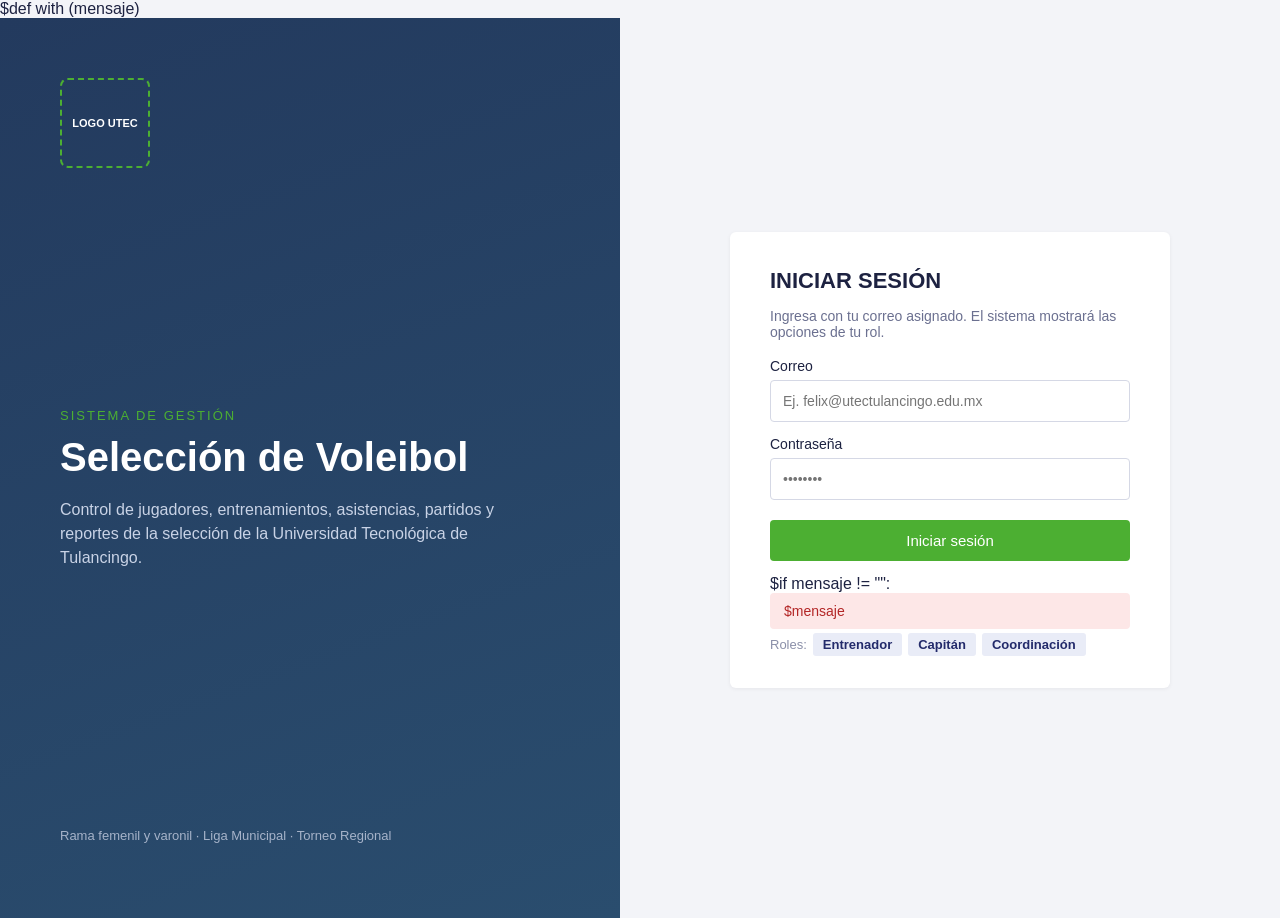
==== mvc/views/login.html @ fc9363e9 "CREATED VOLEY" ====
$def with (mensaje)
<!DOCTYPE html>
<html lang="es">
    <head>
        <meta charset="utf-8">
        <meta name="viewport" content="width=device-width, initial-scale=1">
        <title>Iniciar sesión - Gestor de Voleibol</title>
        <link rel="stylesheet" href="/static/css/style.css">
    </head>
    <body>
        <main class="login">
            <section class="login-panel">
                <div class="logo-caja">LOGO UTEC</div>
                <div class="titulo">
                    <small>SISTEMA DE GESTIÓN</small>
                    <h1>Selección de Voleibol</h1>
                    <p>Control de jugadores, entrenamientos, asistencias, partidos y reportes de la selección de la Universidad Tecnológica de Tulancingo.</p>
                </div>
                <p class="nota">Rama femenil y varonil · Liga Municipal · Torneo Regional</p>
            </section>

            <section class="login-area">
                <form class="tarjeta login-caja" method="POST" action="/login">
                    <h2>INICIAR SESIÓN</h2>
                    <p>Ingresa con tu correo asignado. El sistema mostrará las opciones de tu rol.</p>

                    <label for="email">Correo</label>
                    <input type="email" name="email" id="email" placeholder="Ej. felix@utectulancingo.edu.mx" required>

                    <label for="password">Contraseña</label>
                    <input type="password" name="password" id="password" placeholder="••••••••" required>

                    <button type="submit" class="boton boton-verde">Iniciar sesión</button>

                    $if mensaje != "":
                        <div class="error">$mensaje</div>

                    <div class="roles">Roles:<span>Entrenador</span><span>Capitán</span><span>Coordinación</span></div>
                </form>
            </section>
        </main>
    </body>
</html>
---- static/css/style.css ----
/* Gestor de Voleibol - UTEC Tulancingo · estilo SII */
:root {
    --azul: #232b6b;
    --azul-claro: #2b3584;
    --azul-boton: #1f3797;
    --verde: #4caf32;
    --verde-oscuro: #3d9b2a;
    --rojo: #d93b3b;
    --naranja: #f29d0b;
    --gris: #8a8fa8;
    --borde: #d5d8e5;
    --fondo: #f3f4f8;
}

* { box-sizing: border-box; }
body { margin: 0; font-family: Arial, Helvetica, sans-serif; background: var(--fondo); color: #1d2241; }
a { color: inherit; text-decoration: none; }

/* ===== Menú lateral ===== */
.menu { position: fixed; top: 0; left: 0; bottom: 0; width: 248px; background: var(--azul); color: #ffffff; padding: 20px 14px; }
.logo { display: flex; align-items: center; gap: 12px; margin-bottom: 30px; padding: 0 6px; }
.logo-caja { width: 58px; height: 58px; border: 2px dashed var(--verde); border-radius: 8px; display: flex; align-items: center; justify-content: center; font-size: 11px; font-weight: bold; }
.logo-texto b { display: block; font-size: 20px; }
.logo-texto span { color: var(--verde); font-size: 13px; }
.menu-titulo { font-size: 11px; letter-spacing: 1px; color: #a9afd6; margin: 0 10px 10px; }
.menu nav a { display: block; padding: 13px 14px; border-radius: 6px; margin-bottom: 4px; color: #dfe2f5; font-size: 15px; }
.menu nav a:hover { background: #2f387a; }
.menu nav a.activo { background: #3a438a; color: #ffffff; font-weight: bold; }
.menu .salir { position: absolute; bottom: 24px; left: 28px; color: #dfe2f5; }

/* ===== Barra superior ===== */
.barra { position: fixed; top: 0; left: 248px; right: 0; height: 72px; background: var(--azul); display: flex; justify-content: flex-end; z-index: 2; }
.usuario { background: var(--azul-claro); padding: 0 28px; display: flex; align-items: center; gap: 12px; color: #ffffff; }
.avatar { width: 40px; height: 40px; border-radius: 50%; background: var(--verde); border: 2px solid #ffffff; display: flex; align-items: center; justify-content: center; font-weight: bold; }
.usuario small { display: block; color: #c9cdee; font-size: 12px; text-transform: capitalize; }

/* ===== Contenido ===== */
.principal { margin-left: 248px; padding-top: 72px; min-height: calc(100vh - 52px); }
.encabezado { background: #ffffff; padding: 18px 32px; display: flex; justify-content: space-between; align-items: center; }
.encabezado h1 { margin: 0; font-size: 18px; }
.migas { color: var(--gris); font-size: 14px; }
.banner { height: 150px; background: linear-gradient(120deg, #3d9b2a, #5bbd3f 45%, #3d9b2a); }
.contenido { padding: 0 32px 40px; margin-top: -70px; }
.pie { margin-left: 248px; padding: 18px 32px; background: #ffffff; color: var(--gris); font-size: 13px; display: flex; justify-content: space-between; }
.pie b { color: var(--azul); font-weight: normal; }

/* ===== Elementos comunes ===== */
.tarjeta { background: #ffffff; border-radius: 6px; box-shadow: 0 1px 4px rgba(0, 0, 0, 0.06); }
.mensaje { padding: 30px; }
.mensaje h2 { margin-top: 0; }
.boton { display: inline-block; border: 1px solid transparent; border-radius: 4px; padding: 11px 20px; font-size: 15px; cursor: pointer; font-family: inherit; }
.boton-verde { background: var(--verde); color: #ffffff; }
.boton-blanco { background: #ffffff; color: var(--azul); border-color: var(--azul); }
.boton-rojo { background: var(--rojo); color: #ffffff; }
.etiqueta { padding: 4px 10px; border-radius: 3px; font-size: 13px; }
.et-activo { background: #e7f6e1; color: var(--verde-oscuro); }
.et-posible { background: #fff3dd; color: var(--naranja); }
.et-baja { background: #fde7e7; color: var(--rojo); }
.error { background: #fde7e7; color: #b32626; padding: 10px 14px; border-radius: 4px; margin-bottom: 8px; font-size: 14px; }
.texto-verde { color: var(--verde-oscuro); }
.texto-rojo { color: var(--rojo); }

/* ===== Lista de jugadores ===== */
.tarjetas { display: grid; grid-template-columns: repeat(4, 1fr); gap: 20px; margin-bottom: 20px; }
.dato { padding: 22px 24px; }
.dato small { color: #6b7090; letter-spacing: 1px; font-size: 13px; text-transform: uppercase; }
.dato p { margin: 8px 0 0; color: #6b7090; font-size: 13px; }
.dato b { font-size: 30px; margin-right: 8px; }
.azul { color: var(--azul); }
.verde { color: var(--verde); }
.naranja { color: var(--naranja); }

.filtros { display: flex; gap: 14px; align-items: center; padding: 16px 20px; flex-wrap: wrap; }
.filtros input[type=search] { padding: 10px 12px; border: 1px solid var(--borde); border-radius: 4px; width: 260px; font-size: 14px; }
.grupo { display: flex; border: 1px solid var(--borde); border-radius: 4px; overflow: hidden; }
.grupo a { padding: 9px 16px; font-size: 14px; }
.grupo a.sel { background: var(--azul-boton); color: #ffffff; }
.filtros .boton-verde { margin-left: auto; }

.tabla { width: 100%; border-collapse: collapse; }
.tabla th { background: #e9ecf7; color: var(--azul); font-size: 12px; text-align: left; padding: 12px 20px; letter-spacing: 1px; }
.tabla td { padding: 10px 20px; border-top: 1px solid #eceef5; font-size: 14px; }
.jugador { display: flex; align-items: center; gap: 10px; }
.jugador img { width: 38px; height: 38px; border-radius: 50%; object-fit: cover; background: #e9ecf7; }
.jugador small { display: block; color: var(--gris); font-size: 12px; }
.numero { color: var(--azul); font-weight: bold; }
.barra-asist { display: inline-block; width: 90px; height: 6px; background: #e4e6ef; border-radius: 3px; vertical-align: middle; margin-right: 8px; }
.barra-asist span { display: block; height: 6px; border-radius: 3px; background: var(--verde); }
.barra-asist span.baja { background: var(--rojo); }
.accion { display: inline-block; border: 1px solid var(--borde); border-radius: 4px; padding: 6px 10px; font-size: 13px; }
.vacio { text-align: center; color: var(--gris); padding: 30px; }

/* ===== Agregar jugador ===== */
.columnas { display: grid; grid-template-columns: 340px 1fr; gap: 24px; align-items: start; }
.previa { text-align: center; padding: 28px 20px; }
.foto-previa { width: 110px; height: 110px; border-radius: 50%; border: 4px solid var(--verde); background: #e9ecf7; margin: 0 auto 18px; object-fit: cover; display: block; }
.previa h3 { margin: 0; font-weight: normal; font-size: 19px; text-transform: uppercase; }
.previa p { color: var(--gris); margin: 6px 0 20px; font-size: 14px; }
.previa-datos { display: grid; grid-template-columns: 1fr 1fr; gap: 16px; }
.previa-datos b { display: block; font-size: 17px; font-weight: normal; }
.previa-datos small { color: var(--gris); font-size: 12px; }
.reglas { margin-top: 20px; overflow: hidden; }
.reglas h4, .datos h4 { margin: 0; padding: 14px 20px; color: #ffffff; font-size: 16px; }
.reglas h4 { background: var(--azul-boton); }
.datos h4 { background: var(--azul); }
.reglas ul { margin: 0; padding: 16px 20px 16px 40px; font-size: 14px; line-height: 1.8; }
.formulario { padding: 24px 28px; }
.fila { display: grid; gap: 20px; margin-bottom: 16px; }
.dos { grid-template-columns: 1fr 1fr; }
.tres { grid-template-columns: 1fr 1fr 1fr; }
.formulario label { display: block; font-size: 14px; margin-bottom: 6px; }
.formulario input, .formulario select { width: 100%; padding: 11px 12px; border: 1px solid var(--borde); border-radius: 4px; font-size: 14px; background: #ffffff; font-family: inherit; }
.acciones { display: flex; align-items: center; gap: 12px; margin-top: 10px; }
.acciones small { color: #6b7090; margin-right: auto; }

/* ===== Login ===== */
.login { display: grid; grid-template-columns: 620px 1fr; min-height: 100vh; }
.login-panel { background: linear-gradient(160deg, #233a5e, #2a4d6e); color: #ffffff; padding: 60px; display: flex; flex-direction: column; }
.login-panel .logo-caja { width: 90px; height: 90px; }
.login-panel .titulo { margin-top: auto; }
.login-panel small { color: var(--verde); letter-spacing: 2px; font-size: 13px; }
.login-panel h1 { font-size: 40px; margin: 12px 0 18px; }
.login-panel p { color: #c9d3e6; line-height: 1.5; max-width: 460px; }
.login-panel .nota { margin-top: auto; font-size: 13px; color: #a6b3c9; }
.login-area { display: flex; align-items: center; justify-content: center; }
.login-caja { width: 440px; padding: 36px 40px; }
.login-caja h2 { margin: 0 0 14px; font-size: 22px; }
.login-caja p { color: #6b7090; font-size: 14px; margin: 0 0 18px; }
.login-caja label { display: block; font-size: 14px; margin: 14px 0 6px; }
.login-caja input { width: 100%; padding: 12px; border: 1px solid var(--borde); border-radius: 4px; font-size: 14px; }
.login-caja .boton { width: 100%; margin: 20px 0 14px; }
.roles { font-size: 13px; color: var(--gris); }
.roles span { background: #e9ecf7; color: var(--azul); padding: 4px 10px; border-radius: 3px; margin-left: 6px; font-weight: bold; }
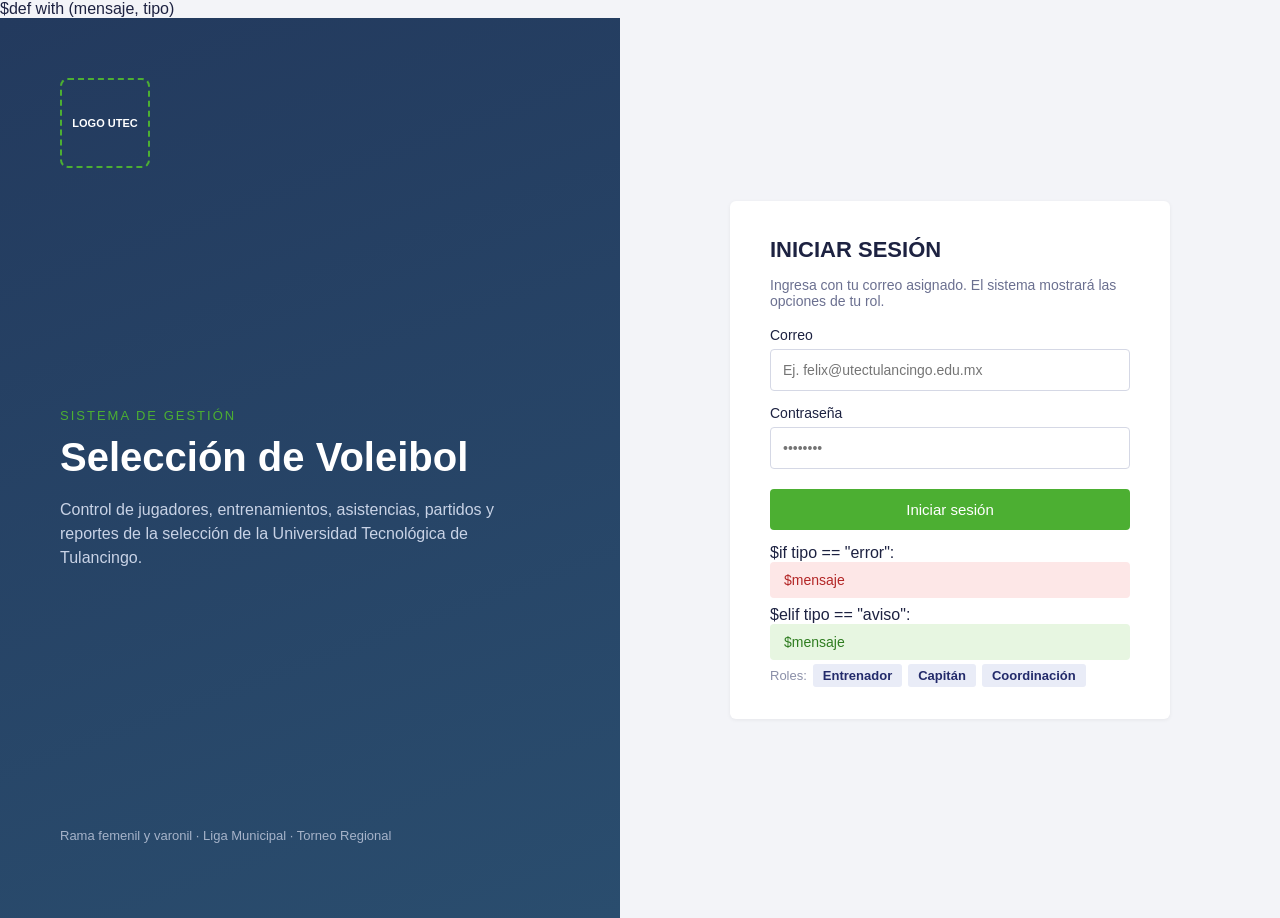
==== commit b3c7c7ee: "CREATED MEJORAS" ====
--- a/mvc/views/login.html
+++ b/mvc/views/login.html
@@ -1,4 +1,4 @@
-$def with (mensaje)
+$def with (mensaje, tipo)
 <!DOCTYPE html>
 <html lang="es">
     <head>
@@ -32,8 +32,10 @@
 
                     <button type="submit" class="boton boton-verde">Iniciar sesión</button>
 
-                    $if mensaje != "":
+                    $if tipo == "error":
                         <div class="error">$mensaje</div>
+                    $elif tipo == "aviso":
+                        <div class="aviso">$mensaje</div>
 
                     <div class="roles">Roles:<span>Entrenador</span><span>Capitán</span><span>Coordinación</span></div>
                 </form>
--- a/static/css/style.css
+++ b/static/css/style.css
@@ -57,6 +57,7 @@
 .et-posible { background: #fff3dd; color: var(--naranja); }
 .et-baja { background: #fde7e7; color: var(--rojo); }
 .error { background: #fde7e7; color: #b32626; padding: 10px 14px; border-radius: 4px; margin-bottom: 8px; font-size: 14px; }
+.aviso { background: #e7f6e1; color: #2f7d20; padding: 10px 14px; border-radius: 4px; margin-bottom: 8px; font-size: 14px; }
 .texto-verde { color: var(--verde-oscuro); }
 .texto-rojo { color: var(--rojo); }
 
